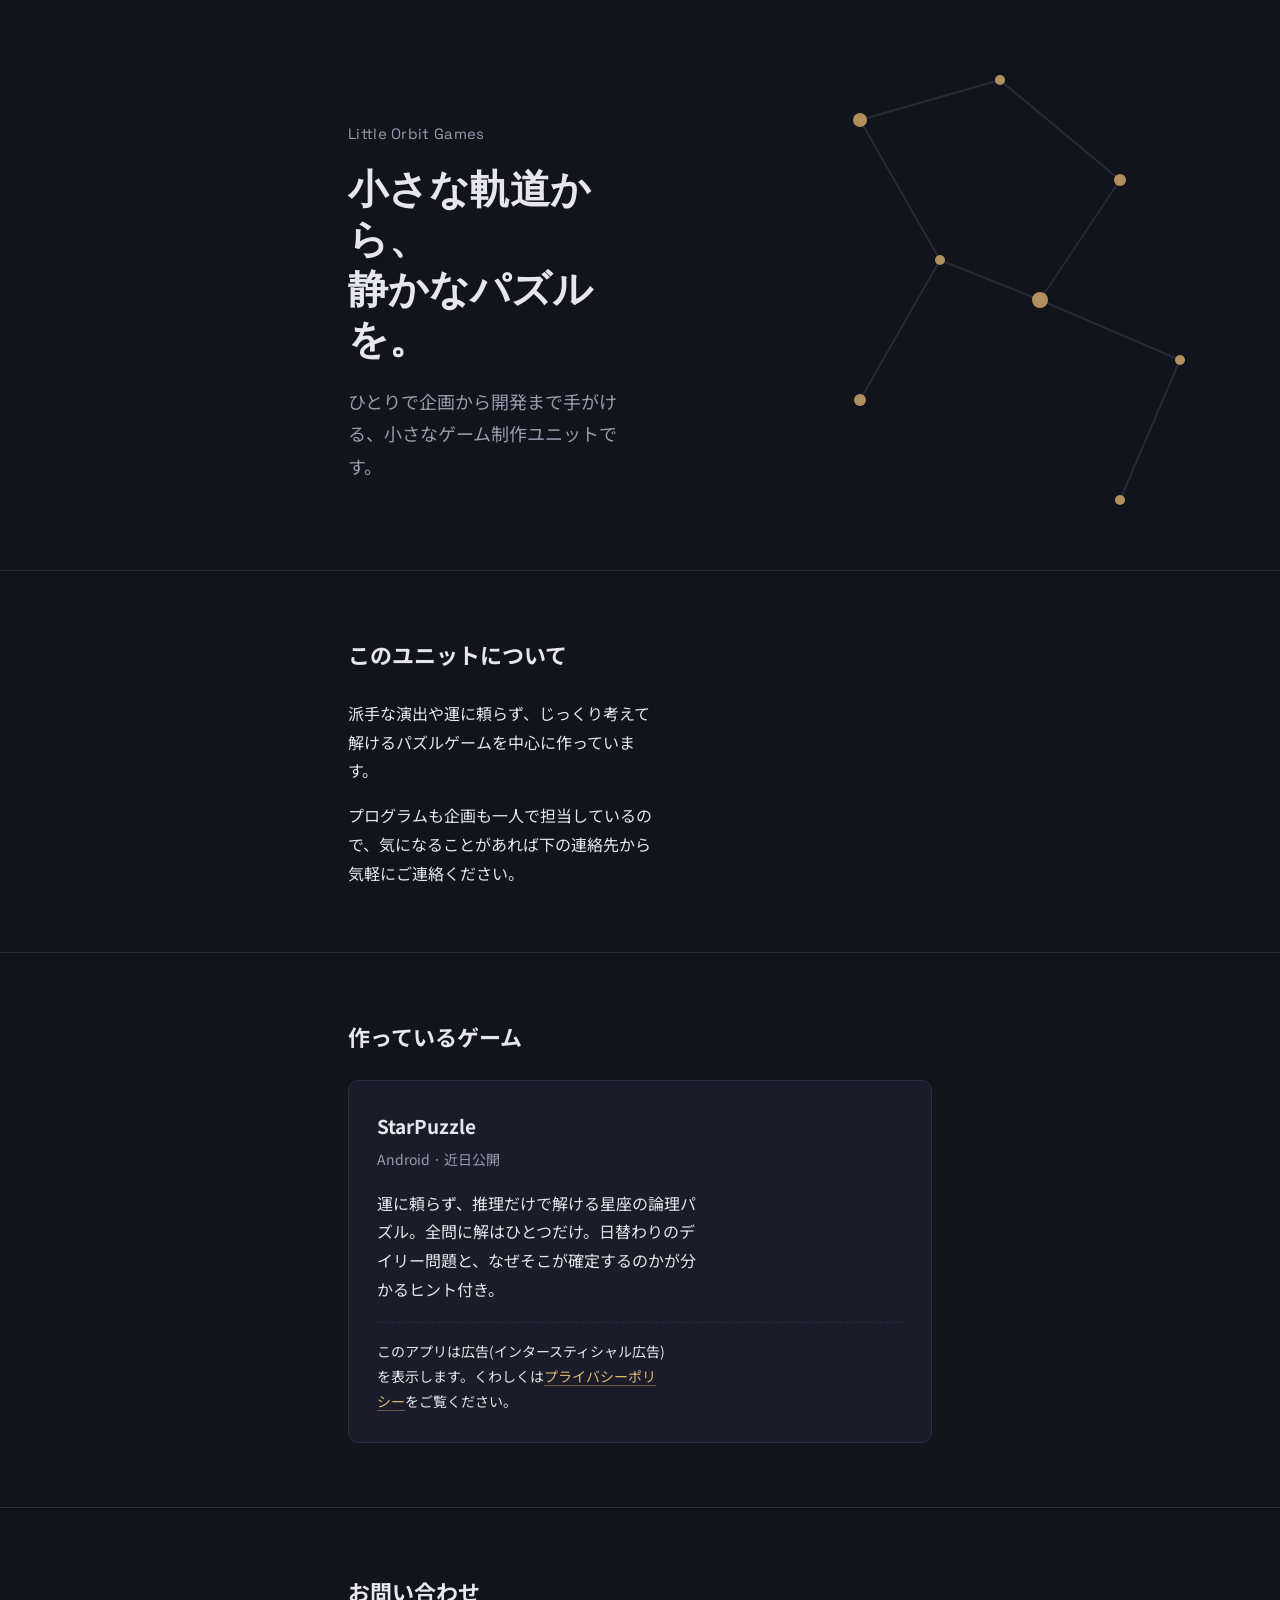
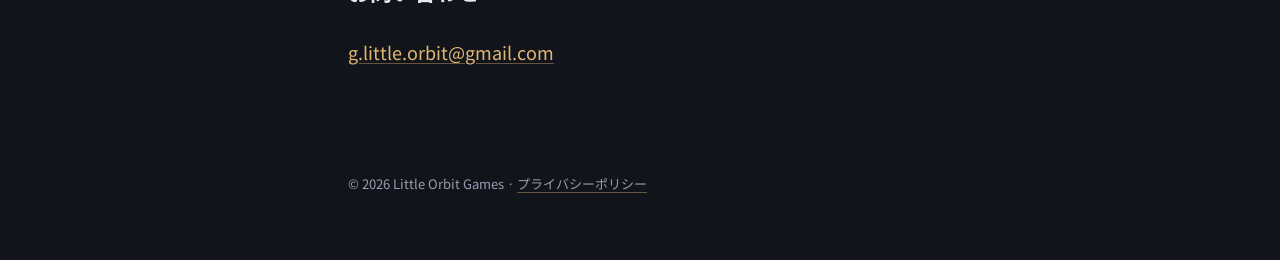
==== index.html @ 66173ec4 "トップページとプライバシーポリシーを追加" ====
<!DOCTYPE html>
<html lang="ja">
<head>
<meta charset="UTF-8">
<meta name="viewport" content="width=device-width, initial-scale=1.0">
<title>Little Orbit Games</title>
<meta name="description" content="Little Orbit Games は、ひとりで企画から開発まで手がける小さなゲーム制作ユニットです。第一作「StarPuzzle」を開発中。">
<link rel="preconnect" href="https://fonts.googleapis.com">
<link rel="preconnect" href="https://fonts.gstatic.com" crossorigin>
<link href="https://fonts.googleapis.com/css2?family=Space+Grotesk:wght@500;600&family=Noto+Sans+JP:wght@400;500;700&display=swap" rel="stylesheet">
<link rel="stylesheet" href="css/style.css">
</head>
<body>

<header class="hero">
  <svg class="hero-sky" viewBox="0 0 640 420" preserveAspectRatio="xMaxYMin slice" aria-hidden="true">
    <line x1="430" y1="60"  x2="500" y2="40"  style="animation-delay:0.1s"/>
    <line x1="500" y1="40"  x2="560" y2="90"  style="animation-delay:0.3s"/>
    <line x1="560" y1="90"  x2="520" y2="150" style="animation-delay:0.5s"/>
    <line x1="520" y1="150" x2="590" y2="180" style="animation-delay:0.7s"/>
    <line x1="430" y1="60"  x2="470" y2="130" style="animation-delay:0.3s"/>
    <line x1="470" y1="130" x2="520" y2="150" style="animation-delay:0.5s"/>
    <line x1="590" y1="180" x2="560" y2="250" style="animation-delay:0.9s"/>
    <line x1="470" y1="130" x2="430" y2="200" style="animation-delay:0.7s"/>

    <circle cx="430" cy="60"  r="3.5" style="animation-delay:0s"/>
    <circle cx="500" cy="40"  r="2.5" style="animation-delay:0.2s"/>
    <circle cx="560" cy="90"  r="3"   style="animation-delay:0.4s"/>
    <circle cx="520" cy="150" r="4"   style="animation-delay:0.6s"/>
    <circle cx="590" cy="180" r="2.5" style="animation-delay:0.8s"/>
    <circle cx="470" cy="130" r="2.5" style="animation-delay:0.5s"/>
    <circle cx="430" cy="200" r="3"   style="animation-delay:0.9s"/>
    <circle cx="560" cy="250" r="2.5" style="animation-delay:1.1s"/>
  </svg>

  <div class="wrap hero-inner">
    <p class="studio-name en">Little Orbit Games</p>
    <h1>小さな軌道から、<br>静かなパズルを。</h1>
    <p class="tagline">ひとりで企画から開発まで手がける、小さなゲーム制作ユニットです。</p>
  </div>
</header>

<section>
  <div class="wrap">
    <h2>このユニットについて</h2>
    <p>派手な演出や運に頼らず、じっくり考えて解けるパズルゲームを中心に作っています。</p>
    <p>プログラムも企画も一人で担当しているので、気になることがあれば下の連絡先から気軽にご連絡ください。</p>
  </div>
</section>

<section>
  <div class="wrap">
    <h2>作っているゲーム</h2>
    <div class="app-card">
      <h3>StarPuzzle</h3>
      <p class="app-meta">Android · 近日公開</p>
      <p>運に頼らず、推理だけで解ける星座の論理パズル。全問に解はひとつだけ。日替わりのデイリー問題と、なぜそこが確定するのかが分かるヒント付き。</p>
      <div class="app-note">
        <p>このアプリは広告(インタースティシャル広告)を表示します。くわしくは<a href="privacy.html">プライバシーポリシー</a>をご覧ください。</p>
      </div>
    </div>
  </div>
</section>

<section>
  <div class="wrap">
    <h2>お問い合わせ</h2>
    <p class="contact-link"><a href="mailto:g.little.orbit@gmail.com">g.little.orbit@gmail.com</a></p>
  </div>
</section>

<footer>
  <div class="wrap">
    &copy; 2026 Little Orbit Games · <a href="privacy.html">プライバシーポリシー</a>
  </div>
</footer>

</body>
</html>
---- css/style.css ----
:root {
  --bg: #12141c;
  --bg-soft: #1a1d29;
  --text: #e7e6f0;
  --text-dim: #9a9bb0;
  --accent: #e3b873;
  --line: #2a2d3d;
}

* {
  box-sizing: border-box;
}

html {
  scroll-behavior: smooth;
}

body {
  margin: 0;
  background: var(--bg);
  color: var(--text);
  font-family: "Noto Sans JP", "Hiragino Sans", "Yu Gothic", sans-serif;
  font-size: 16px;
  line-height: 1.8;
  -webkit-font-smoothing: antialiased;
}

.en {
  font-family: "Space Grotesk", "Noto Sans JP", sans-serif;
}

a {
  color: var(--accent);
  text-decoration: underline;
  text-decoration-color: rgba(227, 184, 115, 0.4);
  text-underline-offset: 3px;
}

a:hover,
a:focus-visible {
  text-decoration-color: var(--accent);
}

a:focus-visible,
button:focus-visible {
  outline: 2px solid var(--accent);
  outline-offset: 3px;
}

.wrap {
  max-width: 640px;
  margin: 0 auto;
  padding: 0 28px;
}

/* ---------- hero ---------- */

.hero {
  position: relative;
  overflow: hidden;
  padding: 120px 0 88px;
  border-bottom: 1px solid var(--line);
}

.hero-sky {
  position: absolute;
  inset: 0;
  z-index: 0;
  opacity: 0.9;
}

.hero-sky line {
  stroke: var(--line);
  stroke-width: 1;
  stroke-dasharray: 220;
  stroke-dashoffset: 220;
  animation: draw 2.2s ease-out forwards;
}

.hero-sky circle {
  fill: var(--accent);
  opacity: 0;
  animation: appear 0.6s ease-out forwards;
}

@keyframes draw {
  to {
    stroke-dashoffset: 0;
  }
}

@keyframes appear {
  to {
    opacity: 0.85;
  }
}

@media (prefers-reduced-motion: reduce) {
  .hero-sky line {
    stroke-dashoffset: 0;
    animation: none;
  }
  .hero-sky circle {
    opacity: 0.85;
    animation: none;
  }
}

.hero-inner {
  position: relative;
  z-index: 1;
}

.studio-name {
  font-size: 15px;
  letter-spacing: 0.02em;
  color: var(--text-dim);
  margin: 0 0 18px;
}

h1 {
  font-family: "Space Grotesk", sans-serif;
  font-size: 40px;
  font-weight: 600;
  line-height: 1.25;
  margin: 0 0 20px;
  max-width: 11ch;
}

.tagline {
  font-size: 18px;
  color: var(--text-dim);
  margin: 0;
  max-width: 28ch;
}

/* ---------- sections ---------- */

section {
  padding: 64px 0;
  border-bottom: 1px solid var(--line);
}

section:last-of-type {
  border-bottom: none;
}

h2 {
  font-size: 22px;
  font-weight: 700;
  margin: 0 0 24px;
}

p {
  margin: 0 0 16px;
  max-width: 34ch;
  color: var(--text);
}

p:last-child {
  margin-bottom: 0;
}

/* ---------- app card ---------- */

.app-card {
  background: var(--bg-soft);
  border: 1px solid var(--line);
  border-radius: 10px;
  padding: 28px;
}

.app-card h3 {
  font-size: 19px;
  margin: 0 0 4px;
}

.app-meta {
  font-size: 14px;
  color: var(--text-dim);
  margin: 0 0 16px;
}

.app-card p {
  max-width: 36ch;
}

.app-note {
  margin-top: 18px;
  padding-top: 16px;
  border-top: 1px dashed var(--line);
  font-size: 14px;
  color: var(--text-dim);
}

/* ---------- contact ---------- */

.contact-link {
  font-size: 18px;
}

/* ---------- footer ---------- */

footer {
  padding: 40px 0 64px;
  font-size: 13px;
  color: var(--text-dim);
}

footer a {
  color: var(--text-dim);
}

/* ---------- privacy page ---------- */

.policy h2 {
  font-size: 18px;
  margin-top: 40px;
}

.policy h2:first-of-type {
  margin-top: 0;
}

.policy p,
.policy li {
  max-width: 100%;
  color: var(--text);
}

.policy ul {
  padding-left: 22px;
  margin: 0 0 16px;
}

.policy .updated {
  color: var(--text-dim);
  font-size: 14px;
}

.back-link {
  display: inline-block;
  margin-bottom: 40px;
  font-size: 14px;
}

@media (max-width: 480px) {
  .hero {
    padding: 88px 0 64px;
  }
  h1 {
    font-size: 32px;
  }
}
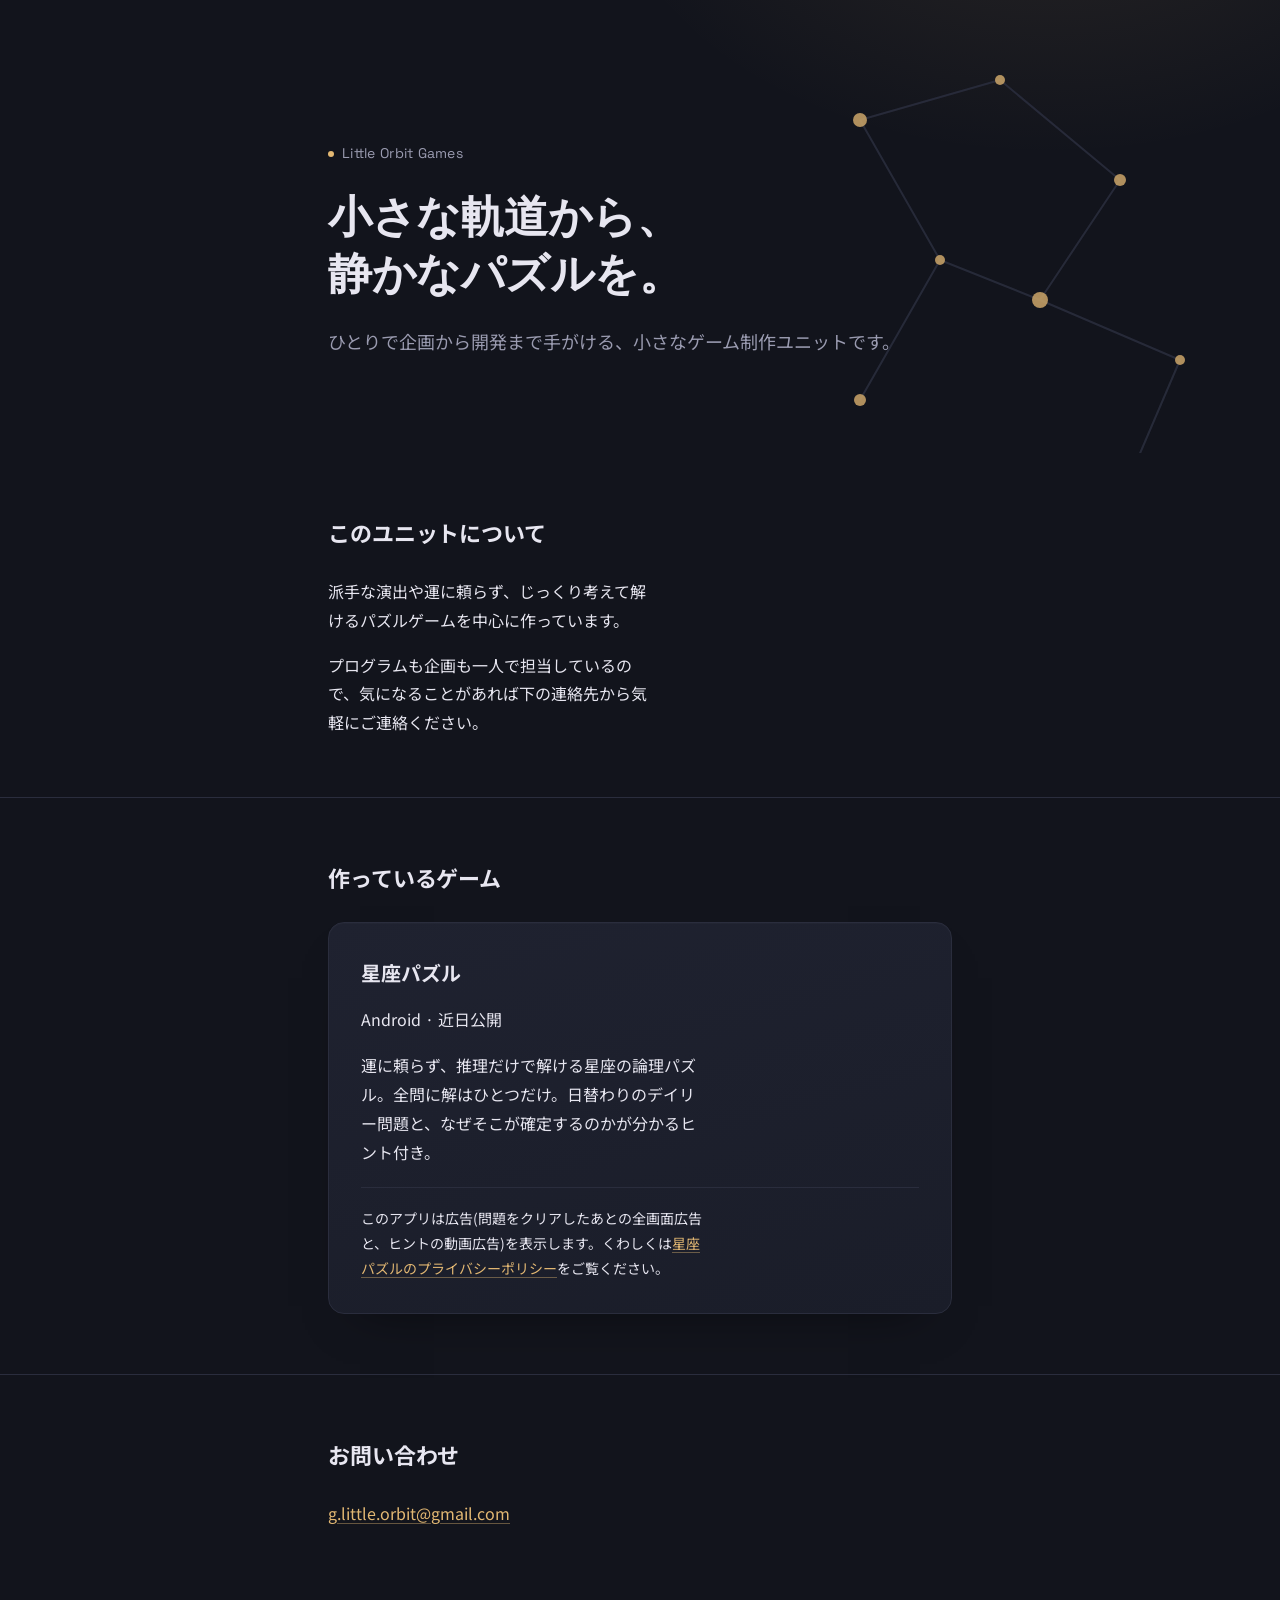
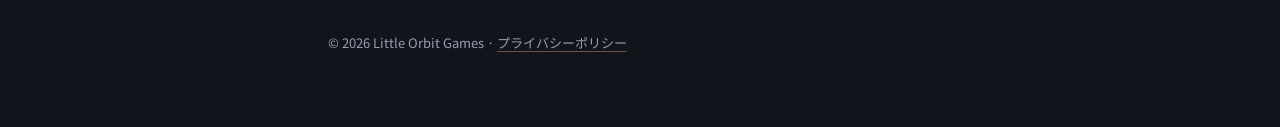
==== commit 838629b6: "星座パズルのプライバシーポリシーを追加、スマホで見出しが変な所で折り返すのを修正 - seiza-puzzle/privacy.html(日本語・英語)を追加。トップとフッターのリンクをこちらへ - " ====
--- a/index.html
+++ b/index.html
@@ -4,7 +4,7 @@
 <meta charset="UTF-8">
 <meta name="viewport" content="width=device-width, initial-scale=1.0">
 <title>Little Orbit Games</title>
-<meta name="description" content="Little Orbit Games は、ひとりで企画から開発まで手がける小さなゲーム制作ユニットです。第一作「StarPuzzle」を開発中。">
+<meta name="description" content="Little Orbit Games は、ひとりで企画から開発まで手がける小さなゲーム制作ユニットです。第一作「星座パズル」を開発中。">
 <link rel="preconnect" href="https://fonts.googleapis.com">
 <link rel="preconnect" href="https://fonts.gstatic.com" crossorigin>
 <link href="https://fonts.googleapis.com/css2?family=Space+Grotesk:wght@500;600&family=Noto+Sans+JP:wght@400;500;700&display=swap" rel="stylesheet">
@@ -52,11 +52,11 @@
   <div class="wrap">
     <h2>作っているゲーム</h2>
     <div class="app-card">
-      <h3>StarPuzzle</h3>
+      <h3>星座パズル</h3>
       <p class="app-meta">Android · 近日公開</p>
       <p>運に頼らず、推理だけで解ける星座の論理パズル。全問に解はひとつだけ。日替わりのデイリー問題と、なぜそこが確定するのかが分かるヒント付き。</p>
       <div class="app-note">
-        <p>このアプリは広告(インタースティシャル広告)を表示します。くわしくは<a href="privacy.html">プライバシーポリシー</a>をご覧ください。</p>
+        <p>このアプリは広告(問題をクリアしたあとの全画面広告と、ヒントの動画広告)を表示します。くわしくは<a href="seiza-puzzle/privacy.html">星座パズルのプライバシーポリシー</a>をご覧ください。</p>
       </div>
     </div>
   </div>
@@ -71,7 +71,7 @@
 
 <footer>
   <div class="wrap">
-    &copy; 2026 Little Orbit Games · <a href="privacy.html">プライバシーポリシー</a>
+    &copy; 2026 Little Orbit Games · <a href="seiza-puzzle/privacy.html">プライバシーポリシー</a>
   </div>
 </footer>
 
--- a/css/style.css
+++ b/css/style.css
@@ -1,9 +1,11 @@
 :root {
   --bg: #12141c;
   --bg-soft: #1a1d29;
+  --bg-soft-2: #1f2230;
   --text: #e7e6f0;
   --text-dim: #9a9bb0;
   --accent: #e3b873;
+  --accent-soft: rgba(227, 184, 115, 0.12);
   --line: #2a2d3d;
 }
 
@@ -17,7 +19,9 @@
 
 body {
   margin: 0;
-  background: var(--bg);
+  background:
+    radial-gradient(640px 420px at 82% -8%, rgba(227, 184, 115, 0.10), transparent 70%),
+    var(--bg);
   color: var(--text);
   font-family: "Noto Sans JP", "Hiragino Sans", "Yu Gothic", sans-serif;
   font-size: 16px;
@@ -34,6 +38,7 @@
   text-decoration: underline;
   text-decoration-color: rgba(227, 184, 115, 0.4);
   text-underline-offset: 3px;
+  transition: text-decoration-color 0.15s ease;
 }
 
 a:hover,
@@ -48,9 +53,30 @@
 }
 
 .wrap {
-  max-width: 640px;
+  max-width: 680px;
   margin: 0 auto;
   padding: 0 28px;
+}
+
+.fade-up {
+  opacity: 0;
+  transform: translateY(10px);
+  animation: fadeUp 0.7s ease-out forwards;
+}
+
+@keyframes fadeUp {
+  to {
+    opacity: 1;
+    transform: translateY(0);
+  }
+}
+
+@media (prefers-reduced-motion: reduce) {
+  .fade-up {
+    opacity: 1;
+    transform: none;
+    animation: none;
+  }
 }
 
 /* ---------- hero ---------- */
@@ -58,8 +84,7 @@
 .hero {
   position: relative;
   overflow: hidden;
-  padding: 120px 0 88px;
-  border-bottom: 1px solid var(--line);
+  padding: 136px 0 96px;
 }
 
 .hero-sky {
@@ -112,48 +137,63 @@
 }
 
 .studio-name {
-  font-size: 15px;
+  display: inline-flex;
+  align-items: center;
+  gap: 8px;
+  font-size: 14px;
   letter-spacing: 0.02em;
   color: var(--text-dim);
-  margin: 0 0 18px;
+  margin: 0 0 22px;
+}
+
+.studio-name::before {
+  content: "";
+  width: 6px;
+  height: 6px;
+  border-radius: 50%;
+  background: var(--accent);
 }
 
 h1 {
   font-family: "Space Grotesk", sans-serif;
-  font-size: 40px;
+  font-size: clamp(32px, 6vw, 44px);
   font-weight: 600;
-  line-height: 1.25;
-  margin: 0 0 20px;
-  max-width: 11ch;
+  letter-spacing: -0.01em;
+  line-height: 1.3;
+  margin: 0 0 22px;
+  /* 日本語は ch(半角数字の幅)で幅を決めると1行が6文字ほどになり変な所で折り返すので、em で決める */
+  max-width: 16em;
+  word-break: keep-all;
+  overflow-wrap: anywhere;
 }
 
 .tagline {
   font-size: 18px;
   color: var(--text-dim);
   margin: 0;
-  max-width: 28ch;
+  max-width: 32em;
 }
 
 /* ---------- sections ---------- */
 
 section {
-  padding: 64px 0;
-  border-bottom: 1px solid var(--line);
-}
-
-section:last-of-type {
-  border-bottom: none;
+  padding: 60px 0;
+}
+
+section + section {
+  border-top: 1px solid var(--line);
 }
 
 h2 {
   font-size: 22px;
   font-weight: 700;
   margin: 0 0 24px;
+  letter-spacing: -0.005em;
 }
 
 p {
   margin: 0 0 16px;
-  max-width: 34ch;
+  max-width: 36ch;
   color: var(--text);
 }
 
@@ -164,45 +204,103 @@
 /* ---------- app card ---------- */
 
 .app-card {
+  background: linear-gradient(165deg, var(--bg-soft-2), var(--bg-soft));
+  border: 1px solid var(--line);
+  border-radius: 16px;
+  padding: 32px;
+  box-shadow: 0 1px 0 rgba(255, 255, 255, 0.02) inset,
+              0 24px 48px -32px rgba(0, 0, 0, 0.6);
+  transition: transform 0.25s ease, box-shadow 0.25s ease, border-color 0.25s ease;
+}
+
+.app-card:hover {
+  transform: translateY(-3px);
+  border-color: rgba(227, 184, 115, 0.3);
+  box-shadow: 0 1px 0 rgba(255, 255, 255, 0.03) inset,
+              0 32px 56px -28px rgba(0, 0, 0, 0.65);
+}
+
+.app-card h3 {
+  font-size: 20px;
+  margin: 0 0 14px;
+  letter-spacing: -0.005em;
+}
+
+.app-meta {
+  display: flex;
+  gap: 8px;
+  margin: 0 0 18px;
+}
+
+.pill {
+  display: inline-flex;
+  align-items: center;
+  font-size: 12.5px;
+  color: var(--text-dim);
+  background: rgba(255, 255, 255, 0.04);
+  border: 1px solid var(--line);
+  border-radius: 999px;
+  padding: 4px 12px;
+}
+
+.pill.accent {
+  color: var(--accent);
+  background: var(--accent-soft);
+  border-color: rgba(227, 184, 115, 0.25);
+}
+
+.app-card p {
+  max-width: 38ch;
+}
+
+.app-note {
+  margin-top: 20px;
+  padding-top: 18px;
+  border-top: 1px solid var(--line);
+  font-size: 14px;
+  color: var(--text-dim);
+}
+
+.app-note p {
+  max-width: 44ch;
+}
+
+/* ---------- contact ---------- */
+
+.contact-button {
+  display: inline-flex;
+  align-items: center;
+  gap: 10px;
+  font-size: 16px;
+  font-weight: 500;
+  color: var(--text);
   background: var(--bg-soft);
   border: 1px solid var(--line);
-  border-radius: 10px;
-  padding: 28px;
-}
-
-.app-card h3 {
-  font-size: 19px;
-  margin: 0 0 4px;
-}
-
-.app-meta {
-  font-size: 14px;
-  color: var(--text-dim);
-  margin: 0 0 16px;
-}
-
-.app-card p {
-  max-width: 36ch;
-}
-
-.app-note {
-  margin-top: 18px;
-  padding-top: 16px;
-  border-top: 1px dashed var(--line);
-  font-size: 14px;
-  color: var(--text-dim);
-}
-
-/* ---------- contact ---------- */
-
-.contact-link {
-  font-size: 18px;
+  border-radius: 999px;
+  padding: 12px 22px;
+  text-decoration: none;
+  transition: border-color 0.2s ease, transform 0.2s ease, background 0.2s ease;
+}
+
+.contact-button:hover,
+.contact-button:focus-visible {
+  border-color: rgba(227, 184, 115, 0.4);
+  background: var(--bg-soft-2);
+  transform: translateY(-1px);
+}
+
+.contact-button::before {
+  content: "";
+  width: 6px;
+  height: 6px;
+  border-radius: 50%;
+  background: var(--accent);
 }
 
 /* ---------- footer ---------- */
 
 footer {
-  padding: 40px 0 64px;
+  padding: 44px 0 72px;
   font-size: 13px;
   color: var(--text-dim);
 }
@@ -246,9 +344,9 @@
 
 @media (max-width: 480px) {
   .hero {
-    padding: 88px 0 64px;
-  }
-  h1 {
-    font-size: 32px;
-  }
-}
+    padding: 100px 0 72px;
+  }
+  .app-card {
+    padding: 24px;
+  }
+}
